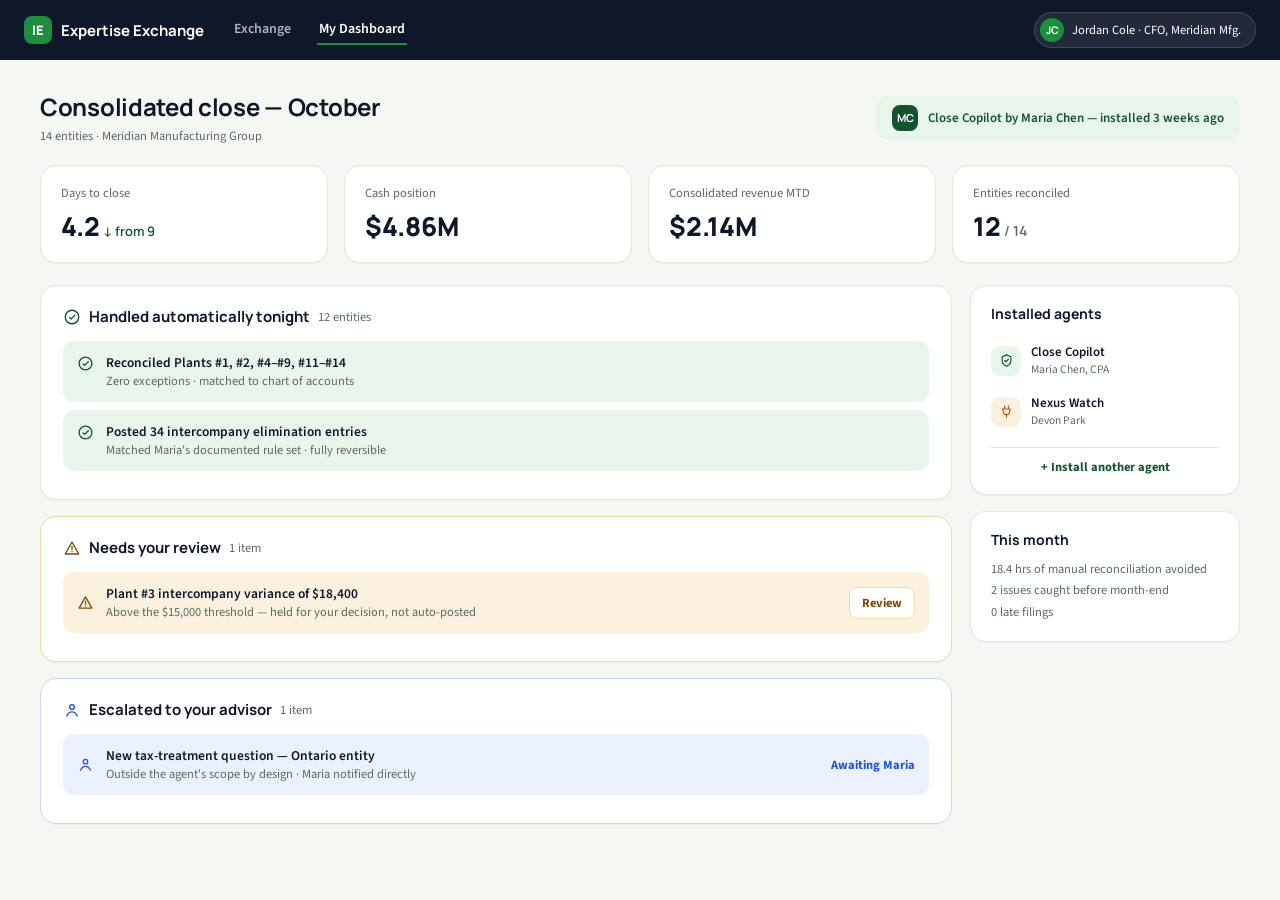
==== dashboard.html @ d36802e1 "Made by Aditya Vikram Singh" ====
<!doctype html>
<html lang="en">
<head>
<meta charset="utf-8">
<meta name="viewport" content="width=device-width, initial-scale=1">
<title>IES Dashboard — Meridian Manufacturing</title>
<link rel="preconnect" href="https://fonts.googleapis.com">
<link href="https://fonts.googleapis.com/css2?family=Manrope:wght@500;700;800&family=Source+Sans+3:wght@400;500;600;700&display=swap" rel="stylesheet">
<link rel="stylesheet" href="styles.css">
</head>
<body>
<div class="page">

  <div class="topnav">
    <a href="index.html" class="brand">
      <div class="brand-mark">IE</div>
      <span class="brand-name">Expertise Exchange</span>
    </a>
    <nav>
      <a href="exchange.html" class="navlink">Exchange</a>
      <a href="dashboard.html" class="navlink active">My Dashboard</a>
    </nav>
    <div class="spacer"></div>
    <div class="who">
      <div class="avatar">JC</div>
      <span>Jordan Cole · CFO, Meridian Mfg.</span>
    </div>
  </div>

  <div class="wrap">
    <div class="container">

      <div style="display:flex; align-items:center; justify-content:space-between; gap:16px; flex-wrap:wrap; margin-bottom:20px;">
        <div>
          <h1 style="font-size:24px; margin-bottom:4px; letter-spacing:-.3px;">Consolidated close — October</h1>
          <p class="muted small" style="margin:0;">14 entities · Meridian Manufacturing Group</p>
        </div>
        <a href="agent.html" style="display:flex; align-items:center; gap:10px; background:var(--brand-soft); border-radius:12px; padding:9px 16px;">
          <div style="width:26px; height:26px; border-radius:8px; background:var(--brand-dark); color:#fff; font-size:11px; font-weight:700; display:flex; align-items:center; justify-content:center; font-family:'Manrope',sans-serif;">MC</div>
          <span style="font-size:13px; font-weight:600; color:var(--brand-dark);">Close Copilot by Maria Chen — installed 3 weeks ago</span>
        </a>
      </div>

      <div class="grid-4" style="margin-bottom:22px;">
        <div class="card" style="padding:18px 20px;">
          <div class="small muted" style="margin-bottom:6px;">Days to close</div>
          <div style="font-family:'Manrope',sans-serif; font-weight:800; font-size:26px;">4.2<span style="font-size:13px; font-weight:600; color:var(--brand-dark);"> ↓ from 9</span></div>
        </div>
        <div class="card" style="padding:18px 20px;">
          <div class="small muted" style="margin-bottom:6px;">Cash position</div>
          <div style="font-family:'Manrope',sans-serif; font-weight:800; font-size:26px;">$4.86M</div>
        </div>
        <div class="card" style="padding:18px 20px;">
          <div class="small muted" style="margin-bottom:6px;">Consolidated revenue MTD</div>
          <div style="font-family:'Manrope',sans-serif; font-weight:800; font-size:26px;">$2.14M</div>
        </div>
        <div class="card" style="padding:18px 20px;">
          <div class="small muted" style="margin-bottom:6px;">Entities reconciled</div>
          <div style="font-family:'Manrope',sans-serif; font-weight:800; font-size:26px;">12<span style="font-size:14px; font-weight:600; color:var(--ink-soft);"> / 14</span></div>
        </div>
      </div>

      <div style="display:flex; gap:18px; flex-wrap:wrap;">

        <div style="flex:2 1 480px;">
          <div class="card" style="padding:20px 22px; margin-bottom:16px;">
            <div style="display:flex; align-items:center; gap:8px; margin-bottom:14px; flex-wrap:wrap;">
              <svg width="18" height="18" viewBox="0 0 24 24" fill="none" stroke="#14532D" stroke-width="1.8" stroke-linecap="round" stroke-linejoin="round"><circle cx="12" cy="12" r="9"/><path d="M8.5 12.5l2.2 2.2L16 9.5"/></svg>
              <span style="font-family:'Manrope',sans-serif; font-weight:700; font-size:15px;">Handled automatically tonight</span>
              <span class="small muted">12 entities</span>
            </div>
            <div class="task" style="background:var(--brand-soft);">
              <svg width="17" height="17" viewBox="0 0 24 24" fill="none" stroke="#14532D" stroke-width="1.8" stroke-linecap="round" stroke-linejoin="round" style="flex-shrink:0; margin-top:2px;"><circle cx="12" cy="12" r="9"/><path d="M8.5 12.5l2.2 2.2L16 9.5"/></svg>
              <div><div style="font-size:13.5px; font-weight:600;">Reconciled Plants #1, #2, #4–#9, #11–#14</div><div class="small muted">Zero exceptions · matched to chart of accounts</div></div>
            </div>
            <div class="task" style="background:var(--brand-soft);">
              <svg width="17" height="17" viewBox="0 0 24 24" fill="none" stroke="#14532D" stroke-width="1.8" stroke-linecap="round" stroke-linejoin="round" style="flex-shrink:0; margin-top:2px;"><circle cx="12" cy="12" r="9"/><path d="M8.5 12.5l2.2 2.2L16 9.5"/></svg>
              <div><div style="font-size:13.5px; font-weight:600;">Posted 34 intercompany elimination entries</div><div class="small muted">Matched Maria's documented rule set · fully reversible</div></div>
            </div>
          </div>

          <div class="card" style="padding:20px 22px; margin-bottom:16px; border-color:#F1D9A8;">
            <div style="display:flex; align-items:center; gap:8px; margin-bottom:14px; flex-wrap:wrap;">
              <svg width="18" height="18" viewBox="0 0 24 24" fill="none" stroke="#7C4A0A" stroke-width="1.8" stroke-linecap="round" stroke-linejoin="round"><path d="M12 4l9 16H3L12 4z"/><path d="M12 10v4M12 17h.01"/></svg>
              <span style="font-family:'Manrope',sans-serif; font-weight:700; font-size:15px;">Needs your review</span>
              <span class="small muted">1 item</span>
            </div>
            <div class="task" style="background:var(--amber-soft); align-items:center; flex-wrap:wrap;">
              <svg width="17" height="17" viewBox="0 0 24 24" fill="none" stroke="#7C4A0A" stroke-width="1.8" stroke-linecap="round" stroke-linejoin="round" style="flex-shrink:0;"><path d="M12 4l9 16H3L12 4z"/><path d="M12 10v4M12 17h.01"/></svg>
              <div style="flex-grow:1; min-width:200px;"><div style="font-size:13.5px; font-weight:600;">Plant #3 intercompany variance of $18,400</div><div class="small muted">Above the $15,000 threshold — held for your decision, not auto-posted</div></div>
              <div style="background:#fff; border:1px solid #F1D9A8; border-radius:8px; padding:6px 12px; font-size:12.5px; font-weight:700; color:#7C4A0A; flex-shrink:0;">Review</div>
            </div>
          </div>

          <div class="card" style="padding:20px 22px; border-color:#CBD8F3;">
            <div style="display:flex; align-items:center; gap:8px; margin-bottom:14px; flex-wrap:wrap;">
              <svg width="18" height="18" viewBox="0 0 24 24" fill="none" stroke="#2452D9" stroke-width="1.8" stroke-linecap="round" stroke-linejoin="round"><circle cx="12" cy="8" r="3.2"/><path d="M5 20c1.5-3.5 4.5-5.5 7-5.5s5.5 2 7 5.5"/></svg>
              <span style="font-family:'Manrope',sans-serif; font-weight:700; font-size:15px;">Escalated to your advisor</span>
              <span class="small muted">1 item</span>
            </div>
            <div class="task" style="background:var(--accent-soft); align-items:center; flex-wrap:wrap;">
              <svg width="17" height="17" viewBox="0 0 24 24" fill="none" stroke="#2452D9" stroke-width="1.8" stroke-linecap="round" stroke-linejoin="round" style="flex-shrink:0;"><circle cx="12" cy="8" r="3.2"/><path d="M5 20c1.5-3.5 4.5-5.5 7-5.5s5.5 2 7 5.5"/></svg>
              <div style="flex-grow:1; min-width:200px;"><div style="font-size:13.5px; font-weight:600;">New tax-treatment question — Ontario entity</div><div class="small muted">Outside the agent's scope by design · Maria notified directly</div></div>
              <div style="font-size:12.5px; font-weight:700; color:#2452D9; flex-shrink:0;">Awaiting Maria</div>
            </div>
          </div>
        </div>

        <div style="flex:1 1 250px; max-width:270px;">
          <div class="card" style="padding:18px 20px; margin-bottom:16px;">
            <div style="font-family:'Manrope',sans-serif; font-weight:700; font-size:14px; margin-bottom:12px;">Installed agents</div>
            <div style="display:flex; align-items:center; gap:10px; padding:8px 0;">
              <div class="icon-box brand" style="width:30px; height:30px; border-radius:9px;">
                <svg width="15" height="15" viewBox="0 0 24 24" fill="none" stroke="currentColor" stroke-width="1.8" stroke-linecap="round" stroke-linejoin="round"><path d="M12 3l7 3v6c0 4.5-3 7.5-7 9-4-1.5-7-4.5-7-9V6l7-3z"/><path d="M9 12l2 2 4-4"/></svg>
              </div>
              <div style="flex-grow:1;"><div style="font-size:13px; font-weight:600;">Close Copilot</div><div style="font-size:11.5px; color:var(--ink-soft);">Maria Chen, CPA</div></div>
            </div>
            <div style="display:flex; align-items:center; gap:10px; padding:8px 0;">
              <div class="icon-box amber" style="width:30px; height:30px; border-radius:9px;">
                <svg width="15" height="15" viewBox="0 0 24 24" fill="none" stroke="currentColor" stroke-width="1.8" stroke-linecap="round" stroke-linejoin="round"><path d="M9 3v5M15 3v5M6 8h12l-1 4a5 5 0 01-10 0L6 8z"/><path d="M12 16v5"/></svg>
              </div>
              <div style="flex-grow:1;"><div style="font-size:13px; font-weight:600;">Nexus Watch</div><div style="font-size:11.5px; color:var(--ink-soft);">Devon Park</div></div>
            </div>
            <a href="exchange.html" style="display:block; text-align:center; margin-top:10px; font-size:12.5px; font-weight:700; color:var(--brand-dark); padding-top:10px; border-top:1px solid var(--line);">+ Install another agent</a>
          </div>
          <div class="card" style="padding:18px 20px;">
            <div style="font-family:'Manrope',sans-serif; font-weight:700; font-size:14px; margin-bottom:10px;">This month</div>
            <div class="small muted" style="line-height:1.7;">
              18.4 hrs of manual reconciliation avoided<br>
              2 issues caught before month-end<br>
              0 late filings
            </div>
          </div>
        </div>

      </div>
    </div>
  </div>
</div>
</body>
</html>
---- styles.css ----
/* Intuit Expertise Exchange — shared design system */

:root{
  --ink:#0F172A;
  --ink-soft:#5B6B63;
  --paper:#FFFFFF;
  --canvas:#F5F7F3;
  --line:#E1E7E1;
  --brand:#1E8E3E;
  --brand-dark:#14532D;
  --brand-soft:#E8F5EA;
  --accent:#2452D9;
  --accent-dark:#1D3FAE;
  --accent-soft:#EAF0FE;
  --amber:#B45309;
  --amber-soft:#FCF1DE;
  --amber-line:#F1D9A8;
  --red:#B42318;
  --red-soft:#FDECEC;
  --max:1280px;
}

*{ box-sizing:border-box; }

html,body{
  margin:0;
  padding:0;
  background:var(--canvas);
  color:var(--ink);
  font-family:'Source Sans 3', -apple-system, Segoe UI, sans-serif;
  -webkit-font-smoothing:antialiased;
}

a{ text-decoration:none; color:inherit; }

h1,h2,h3{ font-family:'Manrope', -apple-system, Segoe UI, sans-serif; margin:0; }

.page{ min-height:100vh; display:flex; flex-direction:column; }

/* ---- Top nav ---- */
.topnav{
  height:60px;
  flex-shrink:0;
  background:#0F172A;
  display:flex;
  align-items:center;
  padding:0 24px;
  gap:28px;
  position:sticky;
  top:0;
  z-index:10;
}
.topnav .brand{ display:flex; align-items:center; gap:9px; }
.topnav .brand-mark{
  width:28px; height:28px; border-radius:8px;
  background:var(--brand);
  display:flex; align-items:center; justify-content:center;
  color:#fff; font-family:'Manrope',sans-serif; font-weight:800; font-size:13px;
}
.topnav.accent .brand-mark{ background:var(--accent); }
.topnav .brand-name{ color:#fff; font-family:'Manrope',sans-serif; font-weight:700; font-size:15px; white-space:nowrap; }
.topnav nav{ display:flex; gap:24px; }
.navlink{ color:rgba(255,255,255,.68); font-size:14px; font-weight:600; padding:4px 2px; border-bottom:2px solid transparent; }
.navlink.active{ color:#fff; border-bottom-color:var(--brand); }
.topnav.accent .navlink.active{ border-bottom-color:var(--accent); }
.spacer{ flex-grow:1; }
.who{
  display:flex; align-items:center; gap:8px;
  background:rgba(255,255,255,.08); border:1px solid rgba(255,255,255,.14);
  border-radius:999px; padding:5px 14px 5px 5px;
  flex-shrink:0;
}
.who .avatar{
  width:24px; height:24px; border-radius:50%;
  background:var(--brand); color:#fff; font-size:10.5px; font-weight:700;
  display:flex; align-items:center; justify-content:center; font-family:'Manrope',sans-serif;
}
.topnav.accent .who .avatar{ background:var(--accent); }
.who span{ color:#fff; font-size:12.5px; white-space:nowrap; }

/* ---- Layout ---- */
.wrap{ flex-grow:1; padding:30px 40px 56px; }
.container{ max-width:var(--max); margin:0 auto; }

/* ---- Cards ---- */
.card{
  background:#fff;
  border:1px solid var(--line);
  border-radius:16px;
  box-shadow:0 1px 2px rgba(15,23,42,.04);
}
.card.amber{ background:var(--amber-soft); border-color:var(--amber-line); }
.card.hover{ transition:transform .15s ease, box-shadow .15s ease; }
.card.hover:hover{ box-shadow:0 2px 4px rgba(15,23,42,.06), 0 14px 28px rgba(15,23,42,.09); transform:translateY(-2px); }

/* ---- Icon boxes ---- */
.icon-box{ display:flex; align-items:center; justify-content:center; border-radius:12px; flex-shrink:0; }
.icon-box.brand{ background:var(--brand-soft); color:var(--brand-dark); }
.icon-box.accent{ background:var(--accent-soft); color:var(--accent); }
.icon-box.amber{ background:var(--amber-soft); color:var(--amber); }

/* ---- Chips / badges ---- */
.chip{ font-size:13px; font-weight:600; color:var(--ink-soft); background:#fff; border:1px solid var(--line); border-radius:999px; padding:7px 14px; white-space:nowrap; }
.chip.active{ background:var(--brand-dark); color:#fff; border-color:var(--brand-dark); }
.badge{ font-size:11px; font-weight:700; border-radius:999px; padding:3px 10px; white-space:nowrap; }
.badge.featured{ color:var(--brand-dark); background:var(--brand-soft); }
.badge.certified{ color:#1D4ED8; background:var(--accent-soft); }
.eyebrow{ display:inline-block; font-size:12px; font-weight:700; letter-spacing:.06em; text-transform:uppercase; color:var(--brand-dark); background:var(--brand-soft); border-radius:999px; padding:5px 14px; }

/* ---- Buttons ---- */
.btn{
  display:inline-flex; align-items:center; justify-content:center; gap:8px;
  font-family:'Source Sans 3',sans-serif; font-weight:700; font-size:14.5px;
  border-radius:10px; padding:12px 18px; border:none; cursor:pointer;
}
.btn-primary{ background:var(--brand); color:#fff; }
.btn-accent{ background:var(--accent); color:#fff; }
.btn-ghost{ background:#fff; border:1px solid var(--line); color:var(--ink-soft); }
.btn-sm{ font-size:12.5px; padding:8px 14px; border-radius:9px; }

/* ---- Role cards (landing) ---- */
.role-card{
  background:#fff; border:1px solid var(--line); border-radius:18px; padding:28px 26px;
  min-height:250px; display:flex; flex-direction:column;
  box-shadow:0 1px 2px rgba(15,23,42,.04), 0 8px 20px rgba(15,23,42,.05);
  transition:transform .15s ease, box-shadow .15s ease;
}
.role-card:hover{ box-shadow:0 2px 4px rgba(15,23,42,.06), 0 16px 32px rgba(15,23,42,.10); transform:translateY(-2px); }

/* ---- Rows / lists ---- */
.row{ display:flex; gap:10px; align-items:flex-start; padding:9px 0; border-bottom:1px solid #EEF2EF; }
.row:last-child{ border-bottom:none; }
.task{ display:flex; gap:12px; align-items:flex-start; padding:12px 14px; border-radius:11px; margin-bottom:8px; }

/* ---- Table ---- */
table{ width:100%; border-collapse:collapse; }
th{ font-size:11.5px; text-transform:uppercase; letter-spacing:.04em; color:var(--ink-soft); text-align:left; padding:8px 10px; border-bottom:1px solid var(--line); font-weight:700; }
td{ font-size:13px; padding:10px 10px; border-bottom:1px solid #F0F3F0; }
tr:last-child td{ border-bottom:none; }

/* ---- Toggles ---- */
.toggle{ width:32px; height:18px; border-radius:999px; display:flex; padding:2px; flex-shrink:0; }
.toggle-on{ background:var(--brand); }
.toggle-off{ background:#D7DEDA; }
.toggle-dot{ width:14px; height:14px; border-radius:50%; background:#fff; }
.toggle-on .toggle-dot{ margin-left:auto; }

/* ---- Step numbers ---- */
.step-num{
  width:24px; height:24px; border-radius:7px; background:var(--accent-soft); color:var(--accent-dark);
  font-size:12px; font-weight:800; display:flex; align-items:center; justify-content:center;
  font-family:'Manrope',sans-serif; flex-shrink:0;
}
.step-num.amber{ background:#F5E1B8; color:#7C4A0A; }

/* ---- Checklist ---- */
.checklist{ display:flex; align-items:center; gap:10px; font-size:13px; padding:7px 0; }

/* ---- Stat strip ---- */
.stat{ text-align:center; }
.stat .num{ font-family:'Manrope',sans-serif; font-weight:800; font-size:22px; color:var(--brand-dark); }
.stat .label{ font-size:12.5px; color:var(--ink-soft); }

/* ---- Grids ---- */
.grid-2{ display:grid; grid-template-columns:repeat(2,minmax(0,1fr)); gap:16px; }
.grid-3{ display:grid; grid-template-columns:repeat(3,minmax(0,1fr)); gap:18px; }
.grid-4{ display:grid; grid-template-columns:repeat(4,minmax(0,1fr)); gap:16px; }
.flex{ display:flex; }
.flex-col{ display:flex; flex-direction:column; }
.gap-14{ gap:14px; }
.gap-18{ gap:18px; }

/* ---- Utility ---- */
.muted{ color:var(--ink-soft); }
.small{ font-size:12.5px; }

/* ---- Responsive ---- */
@media (max-width: 900px){
  .wrap{ padding:22px 18px 44px; }
  .grid-3{ grid-template-columns:1fr; }
  .grid-4{ grid-template-columns:repeat(2,minmax(0,1fr)); }
  .grid-2{ grid-template-columns:1fr; }
  .topnav{ padding:0 16px; gap:16px; }
  .topnav .brand-name{ display:none; }
  .who span{ display:none; }
}
@media (max-width: 640px){
  .grid-4{ grid-template-columns:1fr; }
}
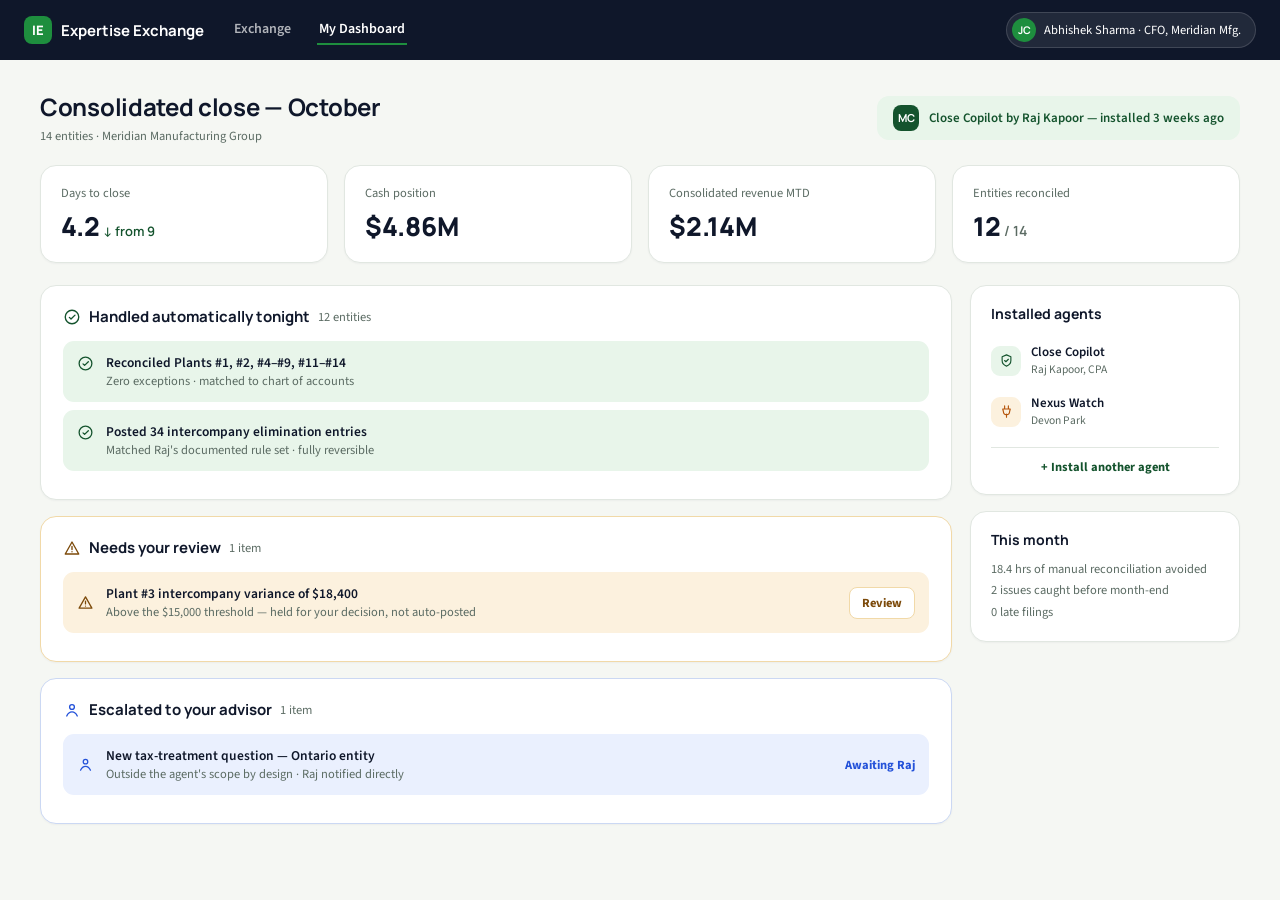
==== commit f85489e0: "Made by Aditya Vikram Singh" ====
--- a/dashboard.html
+++ b/dashboard.html
@@ -23,7 +23,7 @@
     <div class="spacer"></div>
     <div class="who">
       <div class="avatar">JC</div>
-      <span>Jordan Cole · CFO, Meridian Mfg.</span>
+      <span>Abhishek Sharma · CFO, Meridian Mfg.</span>
     </div>
   </div>
 
@@ -37,7 +37,7 @@
         </div>
         <a href="agent.html" style="display:flex; align-items:center; gap:10px; background:var(--brand-soft); border-radius:12px; padding:9px 16px;">
           <div style="width:26px; height:26px; border-radius:8px; background:var(--brand-dark); color:#fff; font-size:11px; font-weight:700; display:flex; align-items:center; justify-content:center; font-family:'Manrope',sans-serif;">MC</div>
-          <span style="font-size:13px; font-weight:600; color:var(--brand-dark);">Close Copilot by Maria Chen — installed 3 weeks ago</span>
+          <span style="font-size:13px; font-weight:600; color:var(--brand-dark);">Close Copilot by Raj Kapoor — installed 3 weeks ago</span>
         </a>
       </div>
 
@@ -75,7 +75,7 @@
             </div>
             <div class="task" style="background:var(--brand-soft);">
               <svg width="17" height="17" viewBox="0 0 24 24" fill="none" stroke="#14532D" stroke-width="1.8" stroke-linecap="round" stroke-linejoin="round" style="flex-shrink:0; margin-top:2px;"><circle cx="12" cy="12" r="9"/><path d="M8.5 12.5l2.2 2.2L16 9.5"/></svg>
-              <div><div style="font-size:13.5px; font-weight:600;">Posted 34 intercompany elimination entries</div><div class="small muted">Matched Maria's documented rule set · fully reversible</div></div>
+              <div><div style="font-size:13.5px; font-weight:600;">Posted 34 intercompany elimination entries</div><div class="small muted">Matched Raj's documented rule set · fully reversible</div></div>
             </div>
           </div>
 
@@ -100,8 +100,8 @@
             </div>
             <div class="task" style="background:var(--accent-soft); align-items:center; flex-wrap:wrap;">
               <svg width="17" height="17" viewBox="0 0 24 24" fill="none" stroke="#2452D9" stroke-width="1.8" stroke-linecap="round" stroke-linejoin="round" style="flex-shrink:0;"><circle cx="12" cy="8" r="3.2"/><path d="M5 20c1.5-3.5 4.5-5.5 7-5.5s5.5 2 7 5.5"/></svg>
-              <div style="flex-grow:1; min-width:200px;"><div style="font-size:13.5px; font-weight:600;">New tax-treatment question — Ontario entity</div><div class="small muted">Outside the agent's scope by design · Maria notified directly</div></div>
-              <div style="font-size:12.5px; font-weight:700; color:#2452D9; flex-shrink:0;">Awaiting Maria</div>
+              <div style="flex-grow:1; min-width:200px;"><div style="font-size:13.5px; font-weight:600;">New tax-treatment question — Ontario entity</div><div class="small muted">Outside the agent's scope by design · Raj notified directly</div></div>
+              <div style="font-size:12.5px; font-weight:700; color:#2452D9; flex-shrink:0;">Awaiting Raj</div>
             </div>
           </div>
         </div>
@@ -113,7 +113,7 @@
               <div class="icon-box brand" style="width:30px; height:30px; border-radius:9px;">
                 <svg width="15" height="15" viewBox="0 0 24 24" fill="none" stroke="currentColor" stroke-width="1.8" stroke-linecap="round" stroke-linejoin="round"><path d="M12 3l7 3v6c0 4.5-3 7.5-7 9-4-1.5-7-4.5-7-9V6l7-3z"/><path d="M9 12l2 2 4-4"/></svg>
               </div>
-              <div style="flex-grow:1;"><div style="font-size:13px; font-weight:600;">Close Copilot</div><div style="font-size:11.5px; color:var(--ink-soft);">Maria Chen, CPA</div></div>
+              <div style="flex-grow:1;"><div style="font-size:13px; font-weight:600;">Close Copilot</div><div style="font-size:11.5px; color:var(--ink-soft);">Raj Kapoor, CPA</div></div>
             </div>
             <div style="display:flex; align-items:center; gap:10px; padding:8px 0;">
               <div class="icon-box amber" style="width:30px; height:30px; border-radius:9px;">
